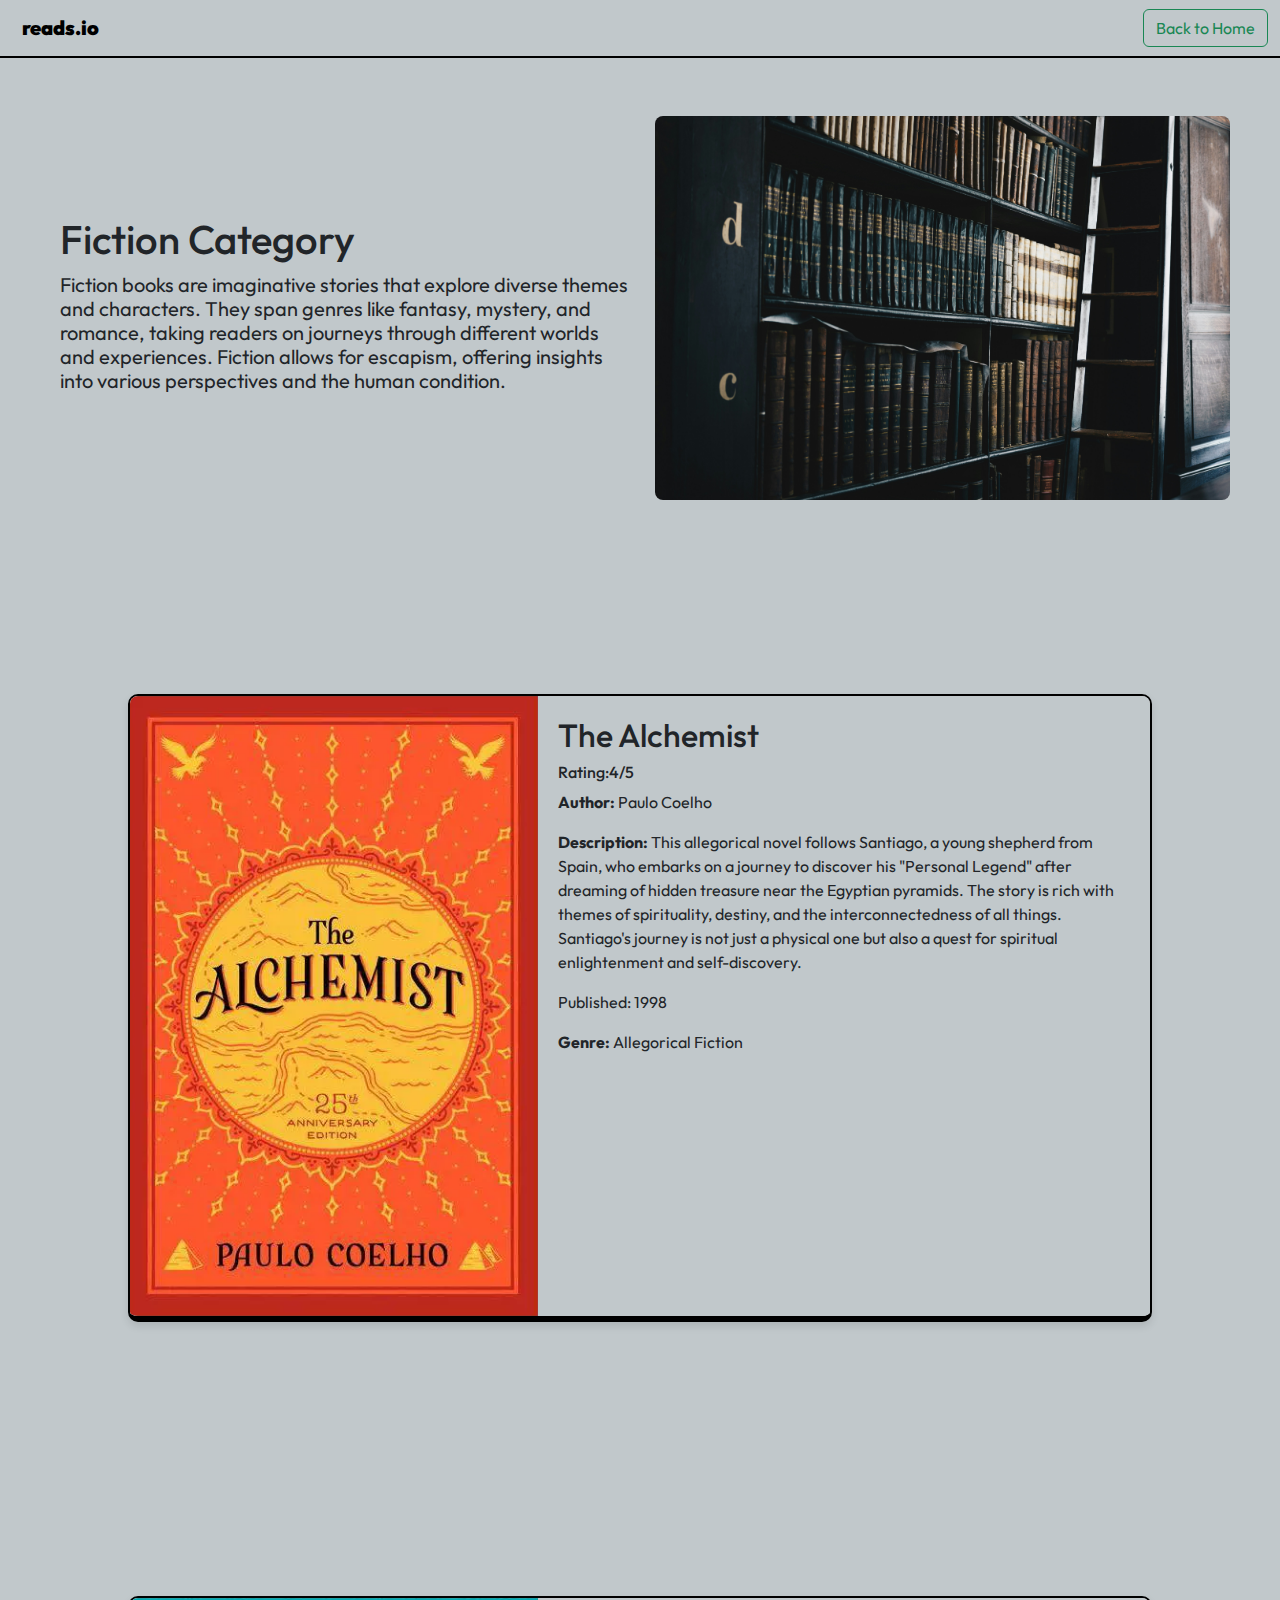
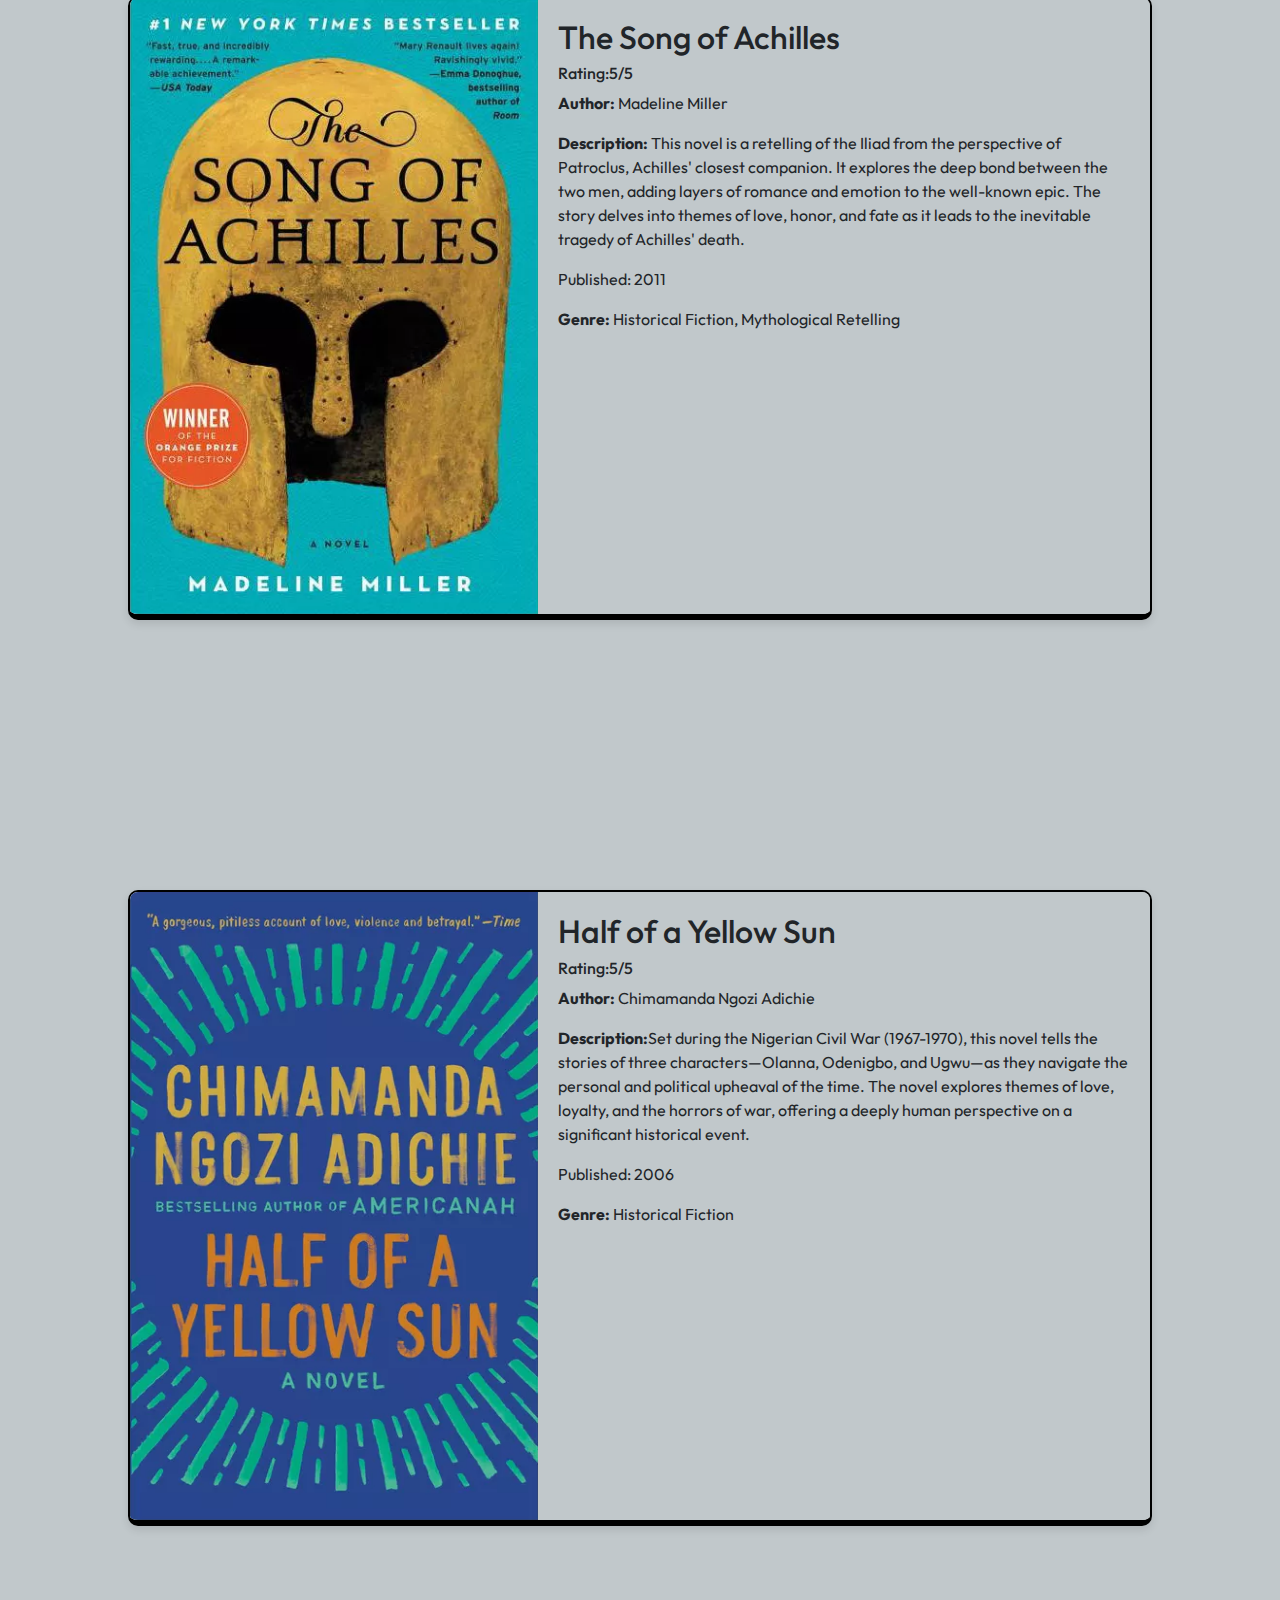
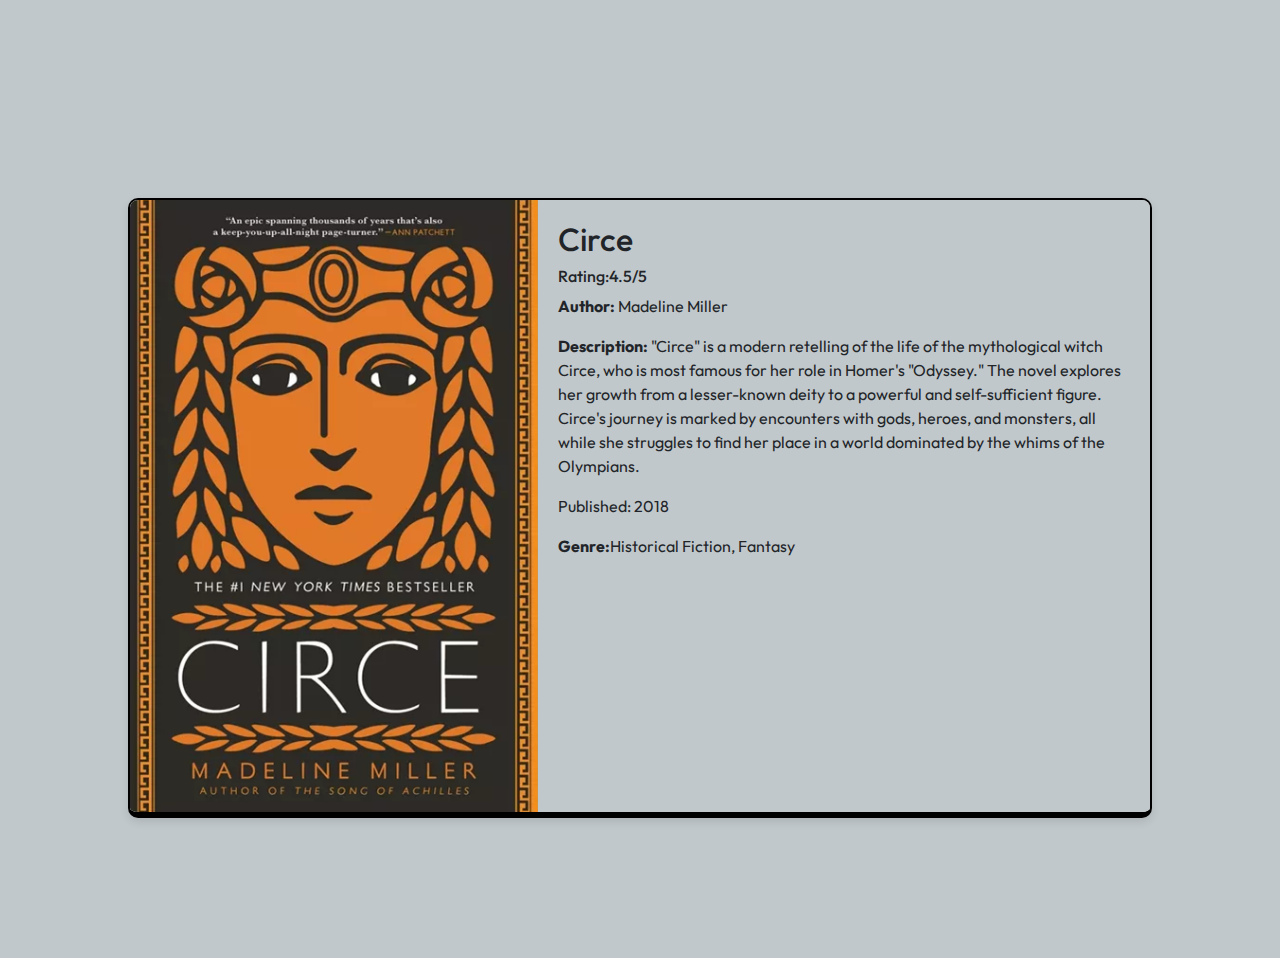
==== pages/bookdisplay.html @ a24ee80e "feat: finalize code for library-website with login,signup,homepage,one category page and 5 individua" ====
<!DOCTYPE html>
<html lang="en">
<head>
    <meta charset="UTF-8">
    <meta name="viewport" content="width=device-width, initial-scale=1.0">
    <link rel="stylesheet" href="/styles/bootstrap.min.css">
    <link rel="stylesheet" href="/styles/bookdisplay.css">
    <title>Fiction Category</title>
</head>
<body>
    <!-- Navbar -->
    <nav class="navbar navbar-expand-lg navbar-light">
        <div class="container-fluid">
            <a class="navbar-brand" href="#">reads.io</a>
            <a href="/index.html" target="_blank">
                <button class="btn btn-outline-success" type="button">Back to Home</button>
            </a>
        </div>
    </nav>
    <!-- Section 1 -->
    <section class="sec-1">
        <div id="head" class="d-flex align-items-center">
            <div class="headtxt">
                <h1>Fiction Category</h1>
                <h5>Fiction books are imaginative stories that explore diverse themes and characters. They span genres like fantasy, mystery, and romance, taking readers on journeys through different worlds and experiences. Fiction allows for escapism, offering insights into various perspectives and the human condition.</h5>
            </div>
            <div class="headimg">
                <img src="/images/mainimg.jpg" alt="books in shelves.">
            </div>
        </div>
        <!-- Books -->
        <div id="book-container">
            <div class="box">
                <img src="/images/books/the alchemist.png" alt="Book Cover">
                <div class="content">
                    <h2>The Alchemist</h2>
                    <h6>Rating:4/5</h6>
                    <p><strong>Author:</strong> Paulo Coelho</p>
                    <p class="desc"><strong>Description:</strong> This allegorical novel follows Santiago, a young shepherd from Spain, who embarks on a journey to discover his "Personal Legend" after dreaming of hidden treasure near the Egyptian pyramids. The story is rich with themes of spirituality, destiny, and the interconnectedness of all things. Santiago's journey is not just a physical one but also a quest for spiritual enlightenment and self-discovery.</p>
                    <p>Published:</strong> 1998</p>
                    <p><strong>Genre:</strong>  Allegorical Fiction</p>
                </div>
            </div>
        </div>
    
        <div id="book-container">
            <div class="box">
                <img src="/images/books/songofachilles.png" alt="Book Cover">
                <div class="content">
                    <h2>The Song of Achilles</h2>
                    <h6>Rating:5/5</h6>
                    <p><strong>Author:</strong> Madeline Miller</p>
                    <p class="desc"><strong>Description:</strong> This novel is a retelling of the Iliad from the perspective of Patroclus, Achilles' closest companion. It explores the deep bond between the two men, adding layers of romance and emotion to the well-known epic. The story delves into themes of love, honor, and fate as it leads to the inevitable tragedy of Achilles' death​.</p>
                    <p>Published:</strong> 2011</p>
                    <p><strong>Genre:</strong> Historical Fiction, Mythological Retelling</p>
                </div>
            </div>
        </div>

        <div id="book-container">
            <div class="box">
                <img src="/images/books/half of a yellow sun.png" alt="Book Cover">
                <div class="content">
                    <h2>Half of a Yellow Sun</h2>
                    <h6>Rating:5/5</h6>
                    <p><strong>Author:</strong> Chimamanda Ngozi Adichie</p>
                    <p class="desc"><strong>Description:</strong>Set during the Nigerian Civil War (1967-1970), this novel tells the stories of three characters—Olanna, Odenigbo, and Ugwu—as they navigate the personal and political upheaval of the time. The novel explores themes of love, loyalty, and the horrors of war, offering a deeply human perspective on a significant historical event​.
                    </p>
                    <p>Published:</strong> 2006</p>
                    <p><strong>Genre:</strong> Historical Fiction</p>
                </div>
            </div>
        </div>

        <div id="book-container">
            <div class="box">
                <img src="/images/books/circe.png" alt="Book Cover">
                <div class="content">
                    <h2>Circe</h2>
                    <h6>Rating:4.5/5</h6>
                    <p><strong>Author:</strong> Madeline Miller</p>
                    <p class="desc"><strong>Description:</strong> "Circe" is a modern retelling of the life of the mythological witch Circe, who is most famous for her role in Homer's "Odyssey." The novel explores her growth from a lesser-known deity to a powerful and self-sufficient figure. Circe's journey is marked by encounters with gods, heroes, and monsters, all while she struggles to find her place in a world dominated by the whims of the Olympians.​</p>
                    <p>Published:</strong> 2018</p>
                    <p><strong>Genre:</strong>Historical Fiction, Fantasy</p>
                </div>
            </div>
        </div>

    </section>
</body>
</html>
---- styles/bookdisplay.css ----
@import url('https://fonts.googleapis.com/css2?family=Outfit:wght@100..900&display=swap');

* {
    font-family: "Outfit", sans-serif;
    animation: animate-fade 1s ease-in-out 0.7s backwards;
    background-color: #c1c8cb;
}

@keyframes animate-fade {
    0% { opacity: 0; }
    100% { opacity: 1; }
}

.navbar {
    border-bottom: 2px solid black;
}

.navbar-brand {
    font-weight: 900;
    font-style: normal;
    padding-left: 10px;
}

#head {
    display: flex;
    flex-wrap: nowrap;
    align-items: center;
    justify-content: space-between;
    padding: 10px;
    gap: 10px;
    width: 100%;
    max-width: 1200px;
    height: 500px;
    margin: 0 auto;
}

.sec-1 {
    border-bottom: 2px solid var(--gray);
}

.headtxt {
    flex: 1;
    padding: 10px;
    padding-left: 10px;
}

.headtxt h1 {
    font-size: 900;
    margin-bottom: 10px;
}

.headtxt h5 {
    font-weight: 400;
}

.headimg {
    flex: 1;
}

.headimg img {
    max-width: 100%;
    max-height: 60%;
    border-radius: 8px;
    margin-right: 10px;
}

/* Books */
#book-container {
    display: flex;
    flex-direction: column;
    justify-content: center;
    align-items: center;
    height: 100vh;
}

.box {
    display: flex;
    width: 80%;
    background-color: #c9c8c7;
    box-shadow: 0 4px 8px rgba(0, 0, 0, 0.1);
    border-radius: 10px;
    overflow: hidden;
    border-width: 2px 2px 6px 2px; /* top right bottom left */
    border-style: solid;
    border-color: black;
    margin: 30px;
}

.box img {
    width: 40%;
    object-fit: cover;
}

.content {
    padding: 20px;
    width: 60%;
}

/* Media Queries */
@media (max-width: 743px) {
    .box {
        flex-direction: column;
        width: 100%;
    }

    .box img {
        width: 100%;
    }

    .content {
        width: 100%;
        padding: 15px;
    }
}
/* Media Query for Screen Width Below 743px */
@media (max-width: 743px) {
    .box {
        flex-direction: column;
        width: 100%;
        height: 100%;
    }

    .box img {
        width: 100%;
        height: auto;
    }

    .content {
        width: 100%;
        padding: 15px;
        box-sizing: border-box; /* Ensure padding is included in the width */
    }

    #book-container {
        padding: 10px;
    }
}

@media (max-width: 768px) {
    #head {
        flex-direction: column;
        height: auto;
    }

    .box {
        flex-direction: column;
        width: 100%;
    }

    .box img {
        width: 100%;
        height: auto;
    }

    .content {
        width: 100%;
    }
}

@media (max-width: 480px) {
    .navbar-brand {
        font-size: 18px;
        padding-left: 5px;
    }

    .headtxt h1 {
        font-size: 28px;
    }

    .headtxt h5 {
        font-size: 14px;
    }

    .content h2 {
        font-size: 20px;
    }

    .content p {
        font-size: 15px;
    }
}
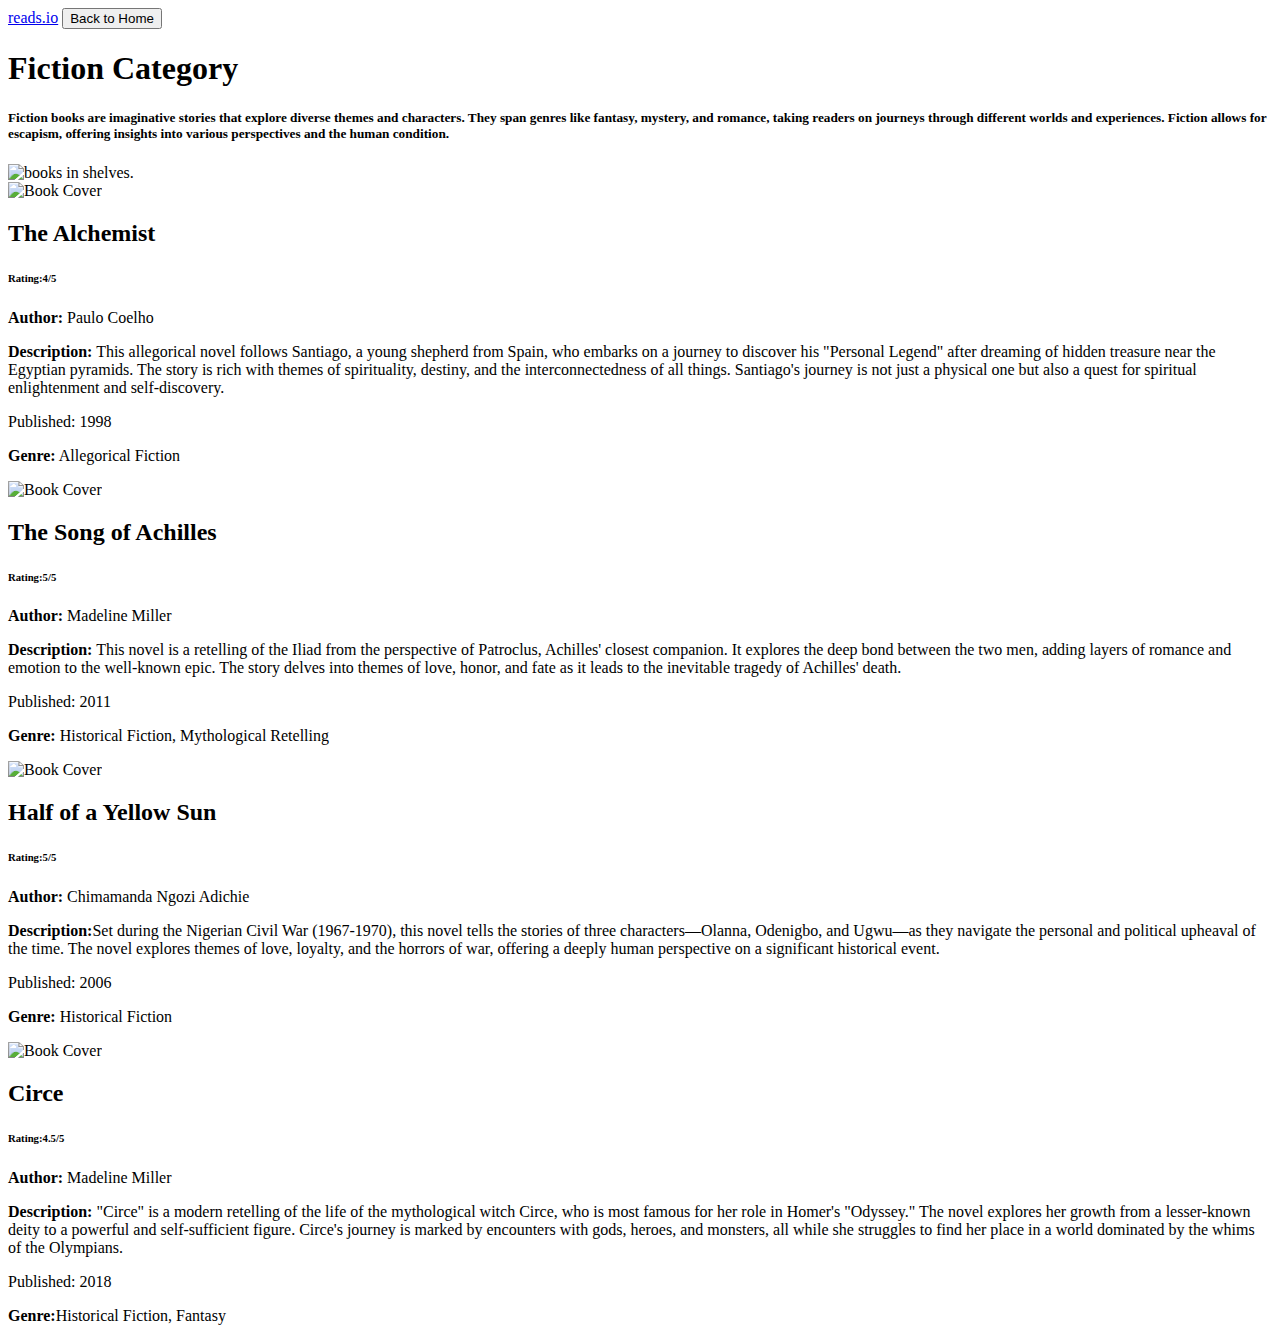
==== commit 5c1dee51: "Merge branch 'main' of https://github.com/anjaypp/library-website" ====
--- a/pages/bookdisplay.html
+++ b/pages/bookdisplay.html
@@ -3,8 +3,8 @@
 <head>
     <meta charset="UTF-8">
     <meta name="viewport" content="width=device-width, initial-scale=1.0">
-    <link rel="stylesheet" href="/styles/bootstrap.min.css">
-    <link rel="stylesheet" href="/styles/bookdisplay.css">
+    <link rel="stylesheet" href="styles/bootstrap.min.css">
+    <link rel="stylesheet" href="styles/bookdisplay.css">
     <title>Fiction Category</title>
 </head>
 <body>
@@ -12,7 +12,7 @@
     <nav class="navbar navbar-expand-lg navbar-light">
         <div class="container-fluid">
             <a class="navbar-brand" href="#">reads.io</a>
-            <a href="/index.html" target="_blank">
+            <a href="index.html" target="_blank">
                 <button class="btn btn-outline-success" type="button">Back to Home</button>
             </a>
         </div>
@@ -25,13 +25,13 @@
                 <h5>Fiction books are imaginative stories that explore diverse themes and characters. They span genres like fantasy, mystery, and romance, taking readers on journeys through different worlds and experiences. Fiction allows for escapism, offering insights into various perspectives and the human condition.</h5>
             </div>
             <div class="headimg">
-                <img src="/images/mainimg.jpg" alt="books in shelves.">
+                <img src="images/mainimg.jpg" alt="books in shelves.">
             </div>
         </div>
         <!-- Books -->
         <div id="book-container">
             <div class="box">
-                <img src="/images/books/the alchemist.png" alt="Book Cover">
+                <img src="images/books/the alchemist.png" alt="Book Cover">
                 <div class="content">
                     <h2>The Alchemist</h2>
                     <h6>Rating:4/5</h6>
@@ -45,7 +45,7 @@
     
         <div id="book-container">
             <div class="box">
-                <img src="/images/books/songofachilles.png" alt="Book Cover">
+                <img src="images/books/songofachilles.png" alt="Book Cover">
                 <div class="content">
                     <h2>The Song of Achilles</h2>
                     <h6>Rating:5/5</h6>
@@ -59,7 +59,7 @@
 
         <div id="book-container">
             <div class="box">
-                <img src="/images/books/half of a yellow sun.png" alt="Book Cover">
+                <img src="images/books/half of a yellow sun.png" alt="Book Cover">
                 <div class="content">
                     <h2>Half of a Yellow Sun</h2>
                     <h6>Rating:5/5</h6>
@@ -74,7 +74,7 @@
 
         <div id="book-container">
             <div class="box">
-                <img src="/images/books/circe.png" alt="Book Cover">
+                <img src="images/books/circe.png" alt="Book Cover">
                 <div class="content">
                     <h2>Circe</h2>
                     <h6>Rating:4.5/5</h6>
